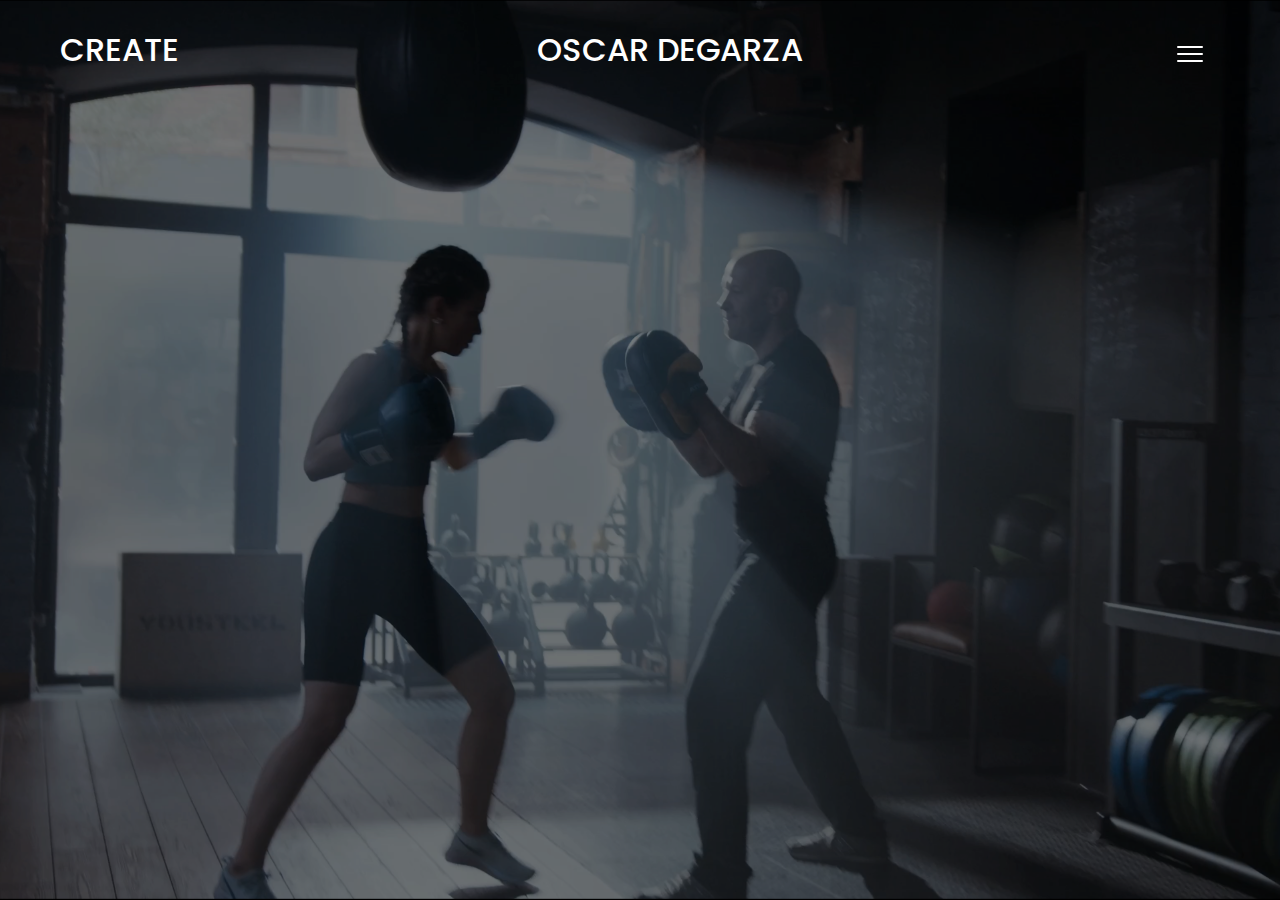
==== public/index.html @ be729a18 "init" ====
<!DOCTYPE html>
<html lang="en">
  <head>
    <meta charset="UTF-8" />
    <meta http-equiv="X-UA-Compatible" content="IE=edge" />
    <meta name="viewport" content="width=device-width, initial-scale=1.0" />
    <link rel="stylesheet" href="js/style.css" />
    <title>Oscar De Garza</title>
  </head>
  <body>
    <section class="homepage">
      <header>
        <h2 class="logo">
          <div class="title-container">
            <div class="title-word title-word-1">Cr</div>
            <div class="title-word title-word-2">ea</div>
            <div class="title-word title-word-3">te</div>
          </div>
        </h2>
        <h1 class="logo">Oscar DeGarza</h1>
        <div class="toggle"></div>
      </header>

      <video
        src="assets/boxer-and-trainer.mp4"
        poster="assets/boxing-screenshot.png"
        muted
        loop
        autoplay
      ></video>

      <div class="overlay"></div>

      <!-- <div class="oscar-logo">
        <img src="TBB.png" alt="logo" />
      </div> -->

      <!-- <ul class="social">
        <li>
          <img src="instagram1.png" alt="" />
        </li>
      </ul> -->
    </section>

    <div class="menu">
      <ul>
        <li><a href="#">Home</a></li>
        <li><a href="#">Photography</a></li>
        <li><a href="#">Videography</a></li>
        <li><a href="#">Contact</a></li>
        <li><a href="about.html">About Me</a></li>
      </ul>
    </div>

    <script src="js/index.js" charset="utf-8"></script>
  </body>
</html>
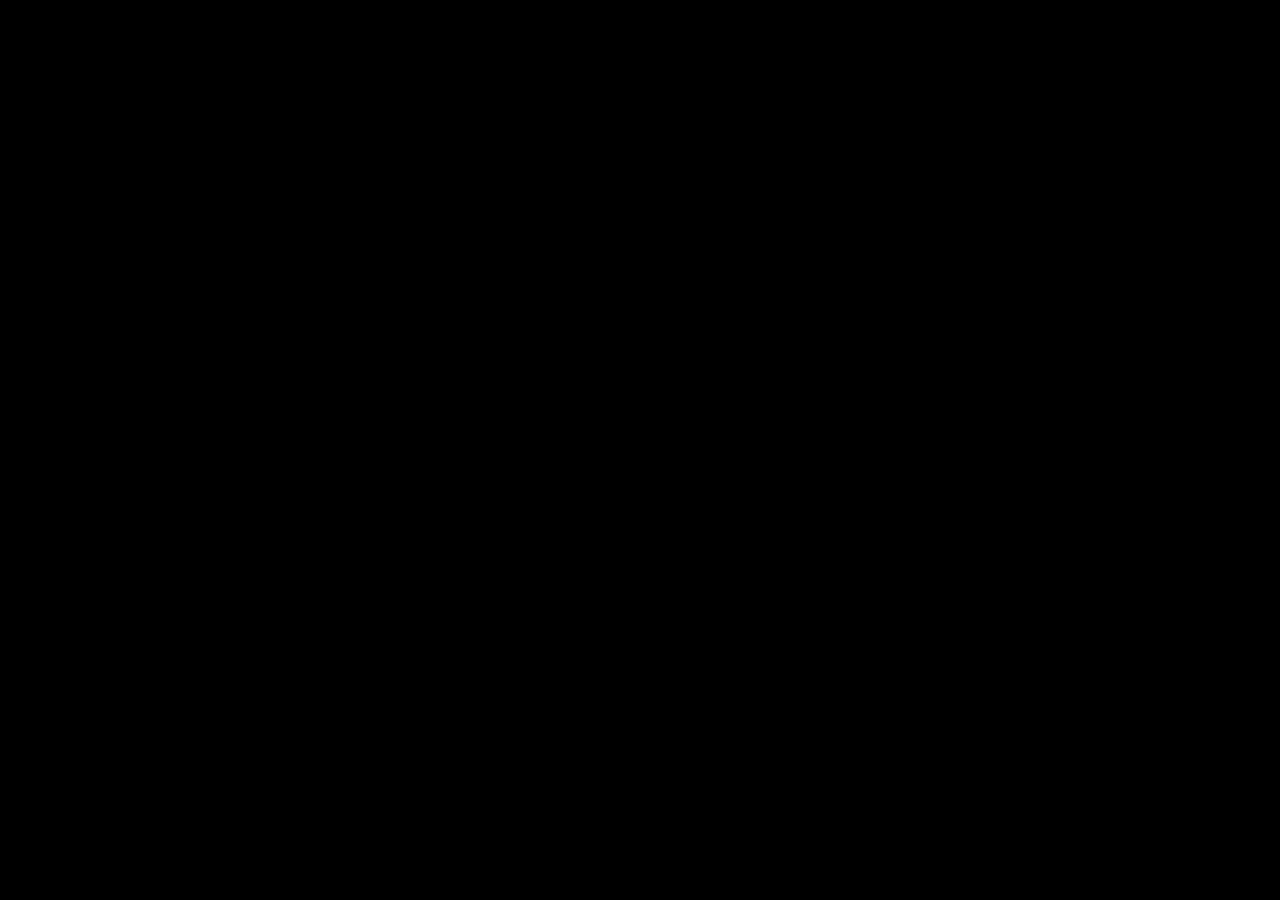
==== commit fcb3c3a4: "added new background video and navbar" ====
--- a/public/index.html
+++ b/public/index.html
@@ -9,40 +9,26 @@
   </head>
   <body>
     <section class="homepage">
-      <header>
-        <h2 class="logo">
+      <!-- <header>
+        <h4 class="logo">
           <div class="title-container">
-            <div class="title-word title-word-1">Cr</div>
-            <div class="title-word title-word-2">ea</div>
-            <div class="title-word title-word-3">te</div>
+            <div>Gossamer</div>
           </div>
-        </h2>
+        </h4>
         <h1 class="logo">Oscar DeGarza</h1>
         <div class="toggle"></div>
-      </header>
+      </header> -->
 
-      <video
-        src="assets/boxer-and-trainer.mp4"
-        poster="assets/boxing-screenshot.png"
-        muted
-        loop
-        autoplay
-      ></video>
+      <!-- <h2 class="logo">
+        <div class="title-container">Gossamer</div>
+      </h2> -->
+
+      <video src="assets/background-edit.mp4" muted loop autoplay></video>
 
       <div class="overlay"></div>
-
-      <!-- <div class="oscar-logo">
-        <img src="TBB.png" alt="logo" />
-      </div> -->
-
-      <!-- <ul class="social">
-        <li>
-          <img src="instagram1.png" alt="" />
-        </li>
-      </ul> -->
     </section>
 
-    <div class="menu">
+    <!-- <div class="menu">
       <ul>
         <li><a href="#">Home</a></li>
         <li><a href="#">Photography</a></li>
@@ -50,8 +36,8 @@
         <li><a href="#">Contact</a></li>
         <li><a href="about.html">About Me</a></li>
       </ul>
-    </div>
+    </div> -->
 
-    <script src="js/index.js" charset="utf-8"></script>
+    <!-- <script src="js/index.js" charset="utf-8"></script> -->
   </body>
 </html>
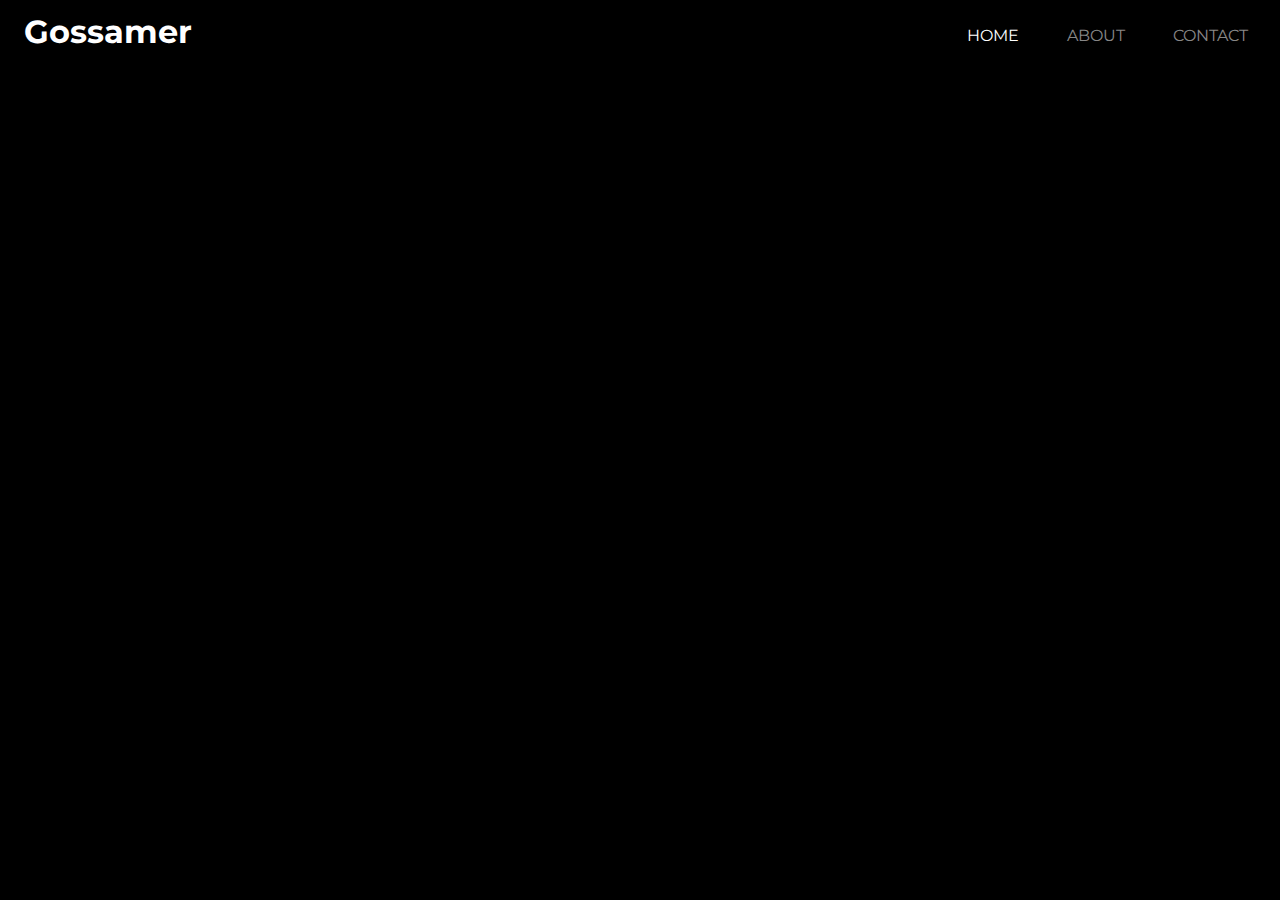
==== commit 77054188: "slight homepage edits" ====
--- a/public/index.html
+++ b/public/index.html
@@ -9,6 +9,49 @@
   </head>
   <body>
     <section class="homepage">
+      <div class="container-fluid">
+        <nav class="navbar navbar-container navbar-expand-lg navbar-dark">
+          <div class="container-fluid navbar-font-size">
+            <a class="navbar-brand logo" href="index.html">
+              <h2 class="logo">
+                <div>
+                  <div>Gossamer</div>
+                </div>
+              </h2>
+            </a>
+            <button
+              class="navbar-toggler"
+              type="button"
+              data-bs-toggle="collapse"
+              data-bs-target="#navbarNav"
+              aria-controls="navbarNav"
+              aria-expanded="false"
+              aria-label="Toggle navigation"
+            >
+              <span class="navbar-toggler-icon"></span>
+            </button>
+            <div class="collapse navbar-collapse" id="navbarNav">
+              <ul class="navbar-nav ms-md-auto gap-4">
+                <li class="nav-item rounded">
+                  <a class="nav-link active" aria-current="page" href="#">
+                    <i class="bi bi-house-fill me-2"></i>Home
+                  </a>
+                </li>
+                <li class="nav-item rounded">
+                  <a class="nav-link" href="about.html"
+                    ><i class="bi bi-people-fill me-2"></i>About</a
+                  >
+                </li>
+                <li class="nav-item rounded">
+                  <a class="nav-link" href="#"
+                    ><i class="bi bi-telephone-fill me-2"></i>Contact</a
+                  >
+                </li>
+              </ul>
+            </div>
+          </div>
+        </nav>
+      </div>
       <!-- <header>
         <h4 class="logo">
           <div class="title-container">
@@ -23,7 +66,7 @@
         <div class="title-container">Gossamer</div>
       </h2> -->
 
-      <video src="assets/background-edit.mp4" muted loop autoplay></video>
+      <video src="assets/boxer-and-trainer.mp4" muted loop autoplay></video>
 
       <div class="overlay"></div>
     </section>
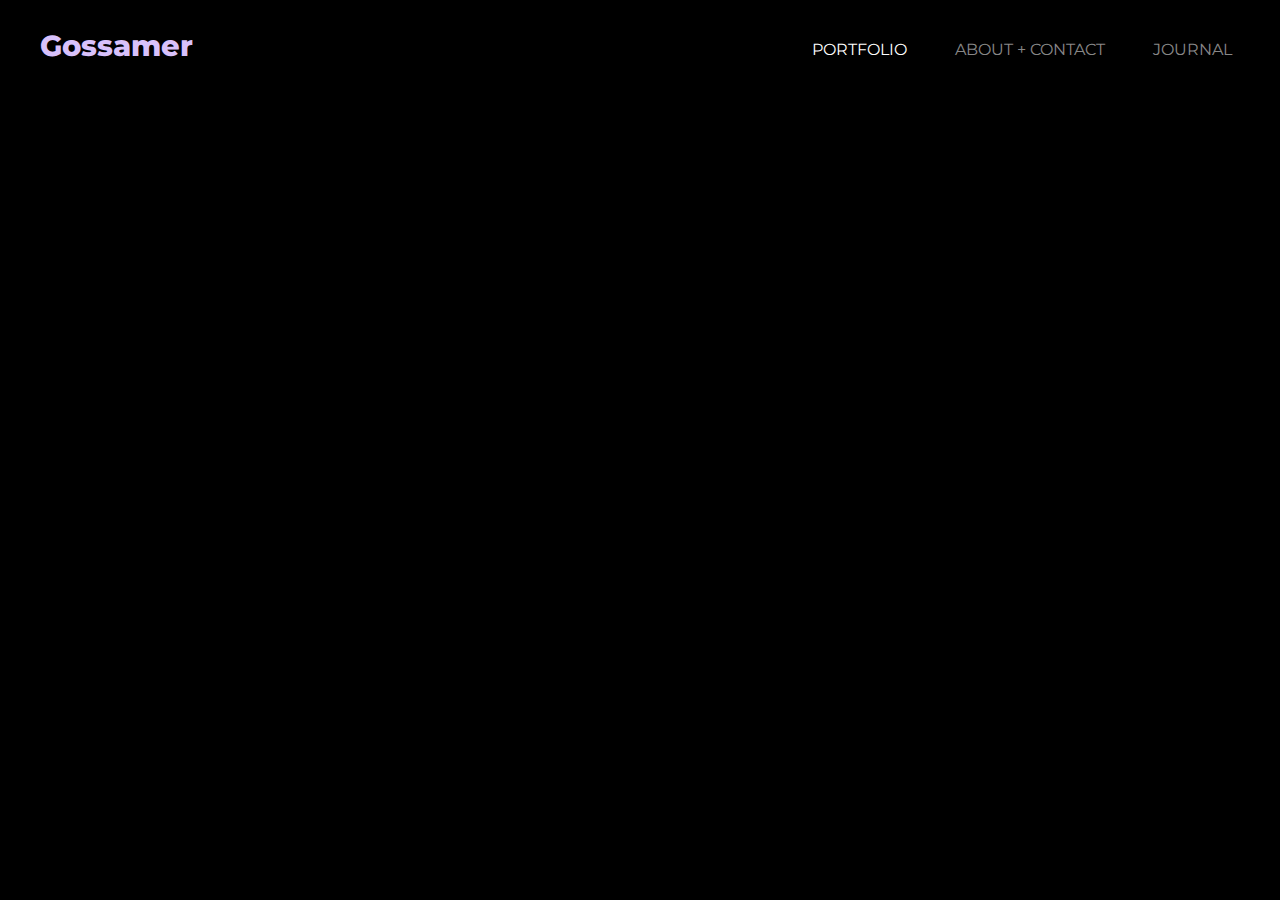
==== commit c12f9c71: "navbar edits" ====
--- a/public/index.html
+++ b/public/index.html
@@ -9,48 +9,50 @@
   </head>
   <body>
     <section class="homepage">
-      <div class="container-fluid">
-        <nav class="navbar navbar-container navbar-expand-lg navbar-dark">
-          <div class="container-fluid navbar-font-size">
-            <a class="navbar-brand logo" href="index.html">
-              <h2 class="logo">
-                <div>
-                  <div>Gossamer</div>
-                </div>
-              </h2>
-            </a>
-            <button
-              class="navbar-toggler"
-              type="button"
-              data-bs-toggle="collapse"
-              data-bs-target="#navbarNav"
-              aria-controls="navbarNav"
-              aria-expanded="false"
-              aria-label="Toggle navigation"
-            >
-              <span class="navbar-toggler-icon"></span>
-            </button>
-            <div class="collapse navbar-collapse" id="navbarNav">
-              <ul class="navbar-nav ms-md-auto gap-4">
-                <li class="nav-item rounded">
-                  <a class="nav-link active" aria-current="page" href="#">
-                    <i class="bi bi-house-fill me-2"></i>Home
-                  </a>
-                </li>
-                <li class="nav-item rounded">
-                  <a class="nav-link" href="about.html"
-                    ><i class="bi bi-people-fill me-2"></i>About</a
-                  >
-                </li>
-                <li class="nav-item rounded">
-                  <a class="nav-link" href="#"
-                    ><i class="bi bi-telephone-fill me-2"></i>Contact</a
-                  >
-                </li>
-              </ul>
+      <div class="p-3">
+        <div class="container-fluid">
+          <nav class="navbar navbar-container navbar-expand-lg navbar-dark">
+            <div class="container-fluid navbar-font-size">
+              <a class="navbar-brand logo" href="index.html">
+                <h2 class="logo">
+                  <div>
+                    <div>Gossamer</div>
+                  </div>
+                </h2>
+              </a>
+              <button
+                class="navbar-toggler"
+                type="button"
+                data-bs-toggle="collapse"
+                data-bs-target="#navbarNav"
+                aria-controls="navbarNav"
+                aria-expanded="false"
+                aria-label="Toggle navigation"
+              >
+                <span class="navbar-toggler-icon"></span>
+              </button>
+              <div class="collapse navbar-collapse" id="navbarNav">
+                <ul class="navbar-nav ms-md-auto gap-4">
+                  <li class="nav-item rounded">
+                    <a class="nav-link active" aria-current="page" href="#">
+                      <i class="bi bi-house-fill me-2"></i>Portfolio
+                    </a>
+                  </li>
+                  <li class="nav-item rounded">
+                    <a class="nav-link" href="about.html"
+                      ><i class="bi bi-people-fill me-2"></i>About + Contact</a
+                    >
+                  </li>
+                  <li class="nav-item rounded">
+                    <a class="nav-link" href="#"
+                      ><i class="bi bi-telephone-fill me-2"></i>Journal</a
+                    >
+                  </li>
+                </ul>
+              </div>
             </div>
-          </div>
-        </nav>
+          </nav>
+        </div>
       </div>
       <!-- <header>
         <h4 class="logo">
@@ -66,7 +68,7 @@
         <div class="title-container">Gossamer</div>
       </h2> -->
 
-      <video src="assets/boxer-and-trainer.mp4" muted loop autoplay></video>
+      <video src="assets/background-edit.mp4" muted loop autoplay></video>
 
       <div class="overlay"></div>
     </section>
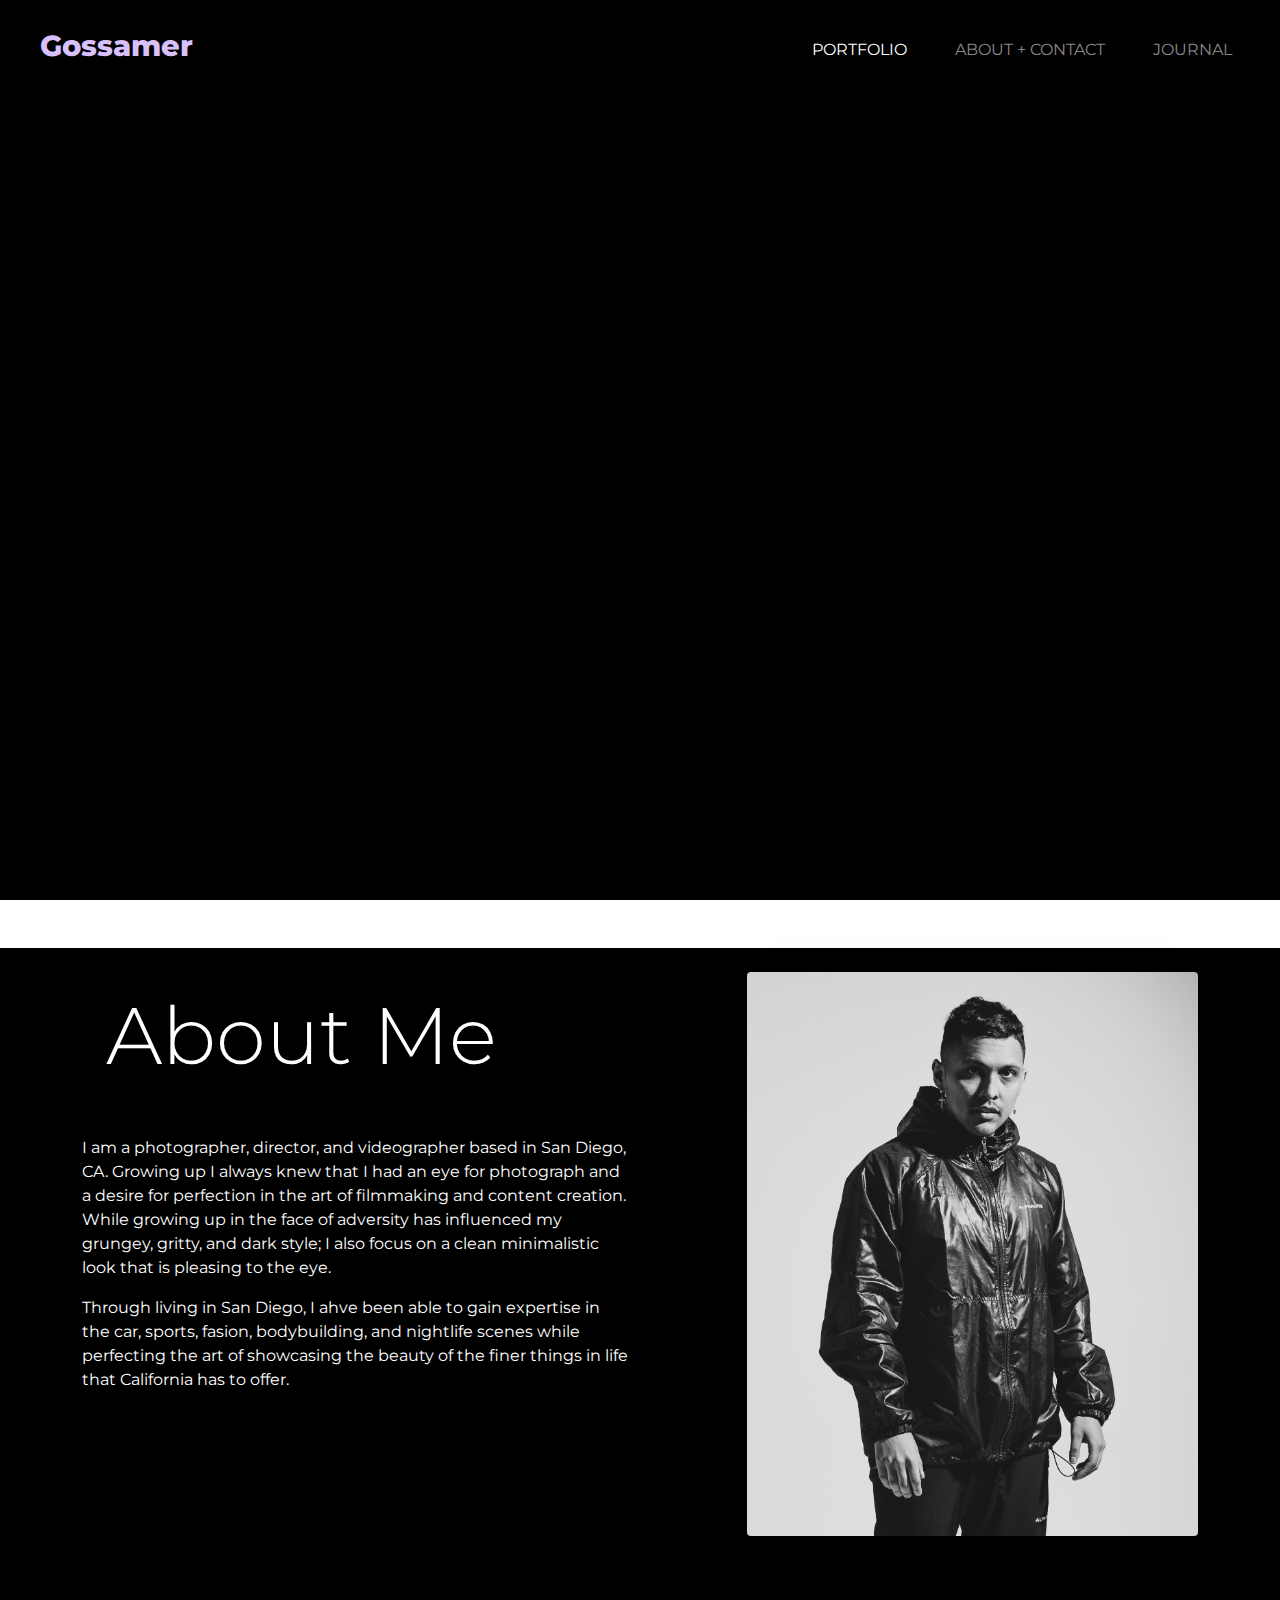
==== commit 5b686462: "added new background video" ====
--- a/public/index.html
+++ b/public/index.html
@@ -5,84 +5,115 @@
     <meta http-equiv="X-UA-Compatible" content="IE=edge" />
     <meta name="viewport" content="width=device-width, initial-scale=1.0" />
     <link rel="stylesheet" href="js/style.css" />
-    <title>Oscar De Garza</title>
+    <title>Gossamer</title>
   </head>
   <body>
     <section class="homepage">
-      <div class="p-3">
-        <div class="container-fluid">
-          <nav class="navbar navbar-container navbar-expand-lg navbar-dark">
-            <div class="container-fluid navbar-font-size">
-              <a class="navbar-brand logo" href="index.html">
-                <h2 class="logo">
-                  <div>
-                    <div>Gossamer</div>
-                  </div>
-                </h2>
-              </a>
-              <button
-                class="navbar-toggler"
-                type="button"
-                data-bs-toggle="collapse"
-                data-bs-target="#navbarNav"
-                aria-controls="navbarNav"
-                aria-expanded="false"
-                aria-label="Toggle navigation"
-              >
-                <span class="navbar-toggler-icon"></span>
-              </button>
-              <div class="collapse navbar-collapse" id="navbarNav">
-                <ul class="navbar-nav ms-md-auto gap-4">
-                  <li class="nav-item rounded">
-                    <a class="nav-link active" aria-current="page" href="#">
-                      <i class="bi bi-house-fill me-2"></i>Portfolio
-                    </a>
-                  </li>
-                  <li class="nav-item rounded">
-                    <a class="nav-link" href="about.html"
-                      ><i class="bi bi-people-fill me-2"></i>About + Contact</a
-                    >
-                  </li>
-                  <li class="nav-item rounded">
-                    <a class="nav-link" href="#"
-                      ><i class="bi bi-telephone-fill me-2"></i>Journal</a
-                    >
-                  </li>
-                </ul>
+      <div class="navbar-section">
+        <div class="p-3">
+          <div class="container-fluid">
+            <nav class="navbar navbar-container navbar-expand-lg navbar-dark">
+              <div class="container-fluid navbar-font-size">
+                <a class="navbar-brand logo" href="index.html">
+                  <h2 class="logo animate__animated animate__bounceIn">
+                    <div>
+                      <div>Gossamer</div>
+                    </div>
+                  </h2>
+                </a>
+                <button
+                  class="navbar-toggler"
+                  type="button"
+                  data-bs-toggle="collapse"
+                  data-bs-target="#navbarNav"
+                  aria-controls="navbarNav"
+                  aria-expanded="false"
+                  aria-label="Toggle navigation"
+                >
+                  <span class="navbar-toggler-icon"></span>
+                </button>
+                <div class="collapse navbar-collapse" id="navbarNav">
+                  <ul class="navbar-nav ms-md-auto gap-4">
+                    <li class="nav-item rounded">
+                      <a
+                        class="nav-link active navbar-tab-1 animate__animated animate__backInDown"
+                        aria-current="page"
+                        href="#"
+                      >
+                        <i class="bi bi-house-fill me-2"></i>Portfolio
+                      </a>
+                    </li>
+                    <li class="nav-item rounded">
+                      <a
+                        class="nav-link navbar-tab-2 animate__animated animate__backInDown"
+                        href="about.html"
+                        ><i class="bi bi-people-fill me-2"></i>About +
+                        Contact</a
+                      >
+                    </li>
+                    <li class="nav-item rounded">
+                      <a
+                        class="nav-link navbar-tab-3 animate__animated animate__backInDown"
+                        href="#"
+                        ><i class="bi bi-telephone-fill me-2"></i>Journal</a
+                      >
+                    </li>
+                  </ul>
+                </div>
+              </div>
+            </nav>
+          </div>
+        </div>
+      </div>
+      <video
+        src="assets/edited-background-video.mov"
+        muted
+        loop
+        autoplay
+      ></video>
+      <div class="overlay"></div>
+    </section>
+    <section class="about">
+      <div class="container">
+        <div class="align-items-center">
+          <div class="about-me">
+            <div class="row mt-5">
+              <div class="col-md-7">
+                <div class="mt-4">
+                  <div class="display-1 about-title animate__animated animate__fadeInDown">About Me</div>
+                </div>
+              </div>
+              <div class="col-lg-5">
+                <div class="mt-4 shadow-lg">
+                      <img
+                      src="assets/emi-portrait.jpg"
+                      class="animate__animated animate__fadeInRight rounded img-fluid float-right"
+                      alt="self portrait"
+                      />
+                </div>
               </div>
             </div>
-          </nav>
+            <div class="row">
+              <div class="col-lg-6">
+                <div class="about-desc">
+                  <p class="about-text animate__animated animate__fadeInLeft">
+                    I am a photographer, director, and videographer based in San Diego, CA. 
+                    Growing up I always knew that I had an eye for photograph and a desire for perfection 
+                    in the art of filmmaking and content creation. While growing up in the face of adversity
+                    has influenced my grungey, gritty, and dark style; I also focus on a clean minimalistic look
+                    that is pleasing to the eye.
+                  </p>
+                  <p class="about-text animate__animated animate__fadeInLeft">
+                    Through living in San Diego, I ahve been able to gain expertise in the car, sports, fasion, 
+                    bodybuilding, and nightlife scenes while perfecting the art of showcasing the beauty of the finer things 
+                    in life that California has to offer.
+                  </p>
+                </div>
+              </div>
+            </div>
+          </div>
         </div>
-      </div>
-      <!-- <header>
-        <h4 class="logo">
-          <div class="title-container">
-            <div>Gossamer</div>
-          </div>
-        </h4>
-        <h1 class="logo">Oscar DeGarza</h1>
-        <div class="toggle"></div>
-      </header> -->
-
-      <!-- <h2 class="logo">
-        <div class="title-container">Gossamer</div>
-      </h2> -->
-
-      <video src="assets/background-edit.mp4" muted loop autoplay></video>
-
-      <div class="overlay"></div>
     </section>
-
-    <!-- <div class="menu">
-      <ul>
-        <li><a href="#">Home</a></li>
-        <li><a href="#">Photography</a></li>
-        <li><a href="#">Videography</a></li>
-        <li><a href="#">Contact</a></li>
-        <li><a href="about.html">About Me</a></li>
-      </ul>
-    </div> -->
-
     <!-- <script src="js/index.js" charset="utf-8"></script> -->
   </body>
 </html>
